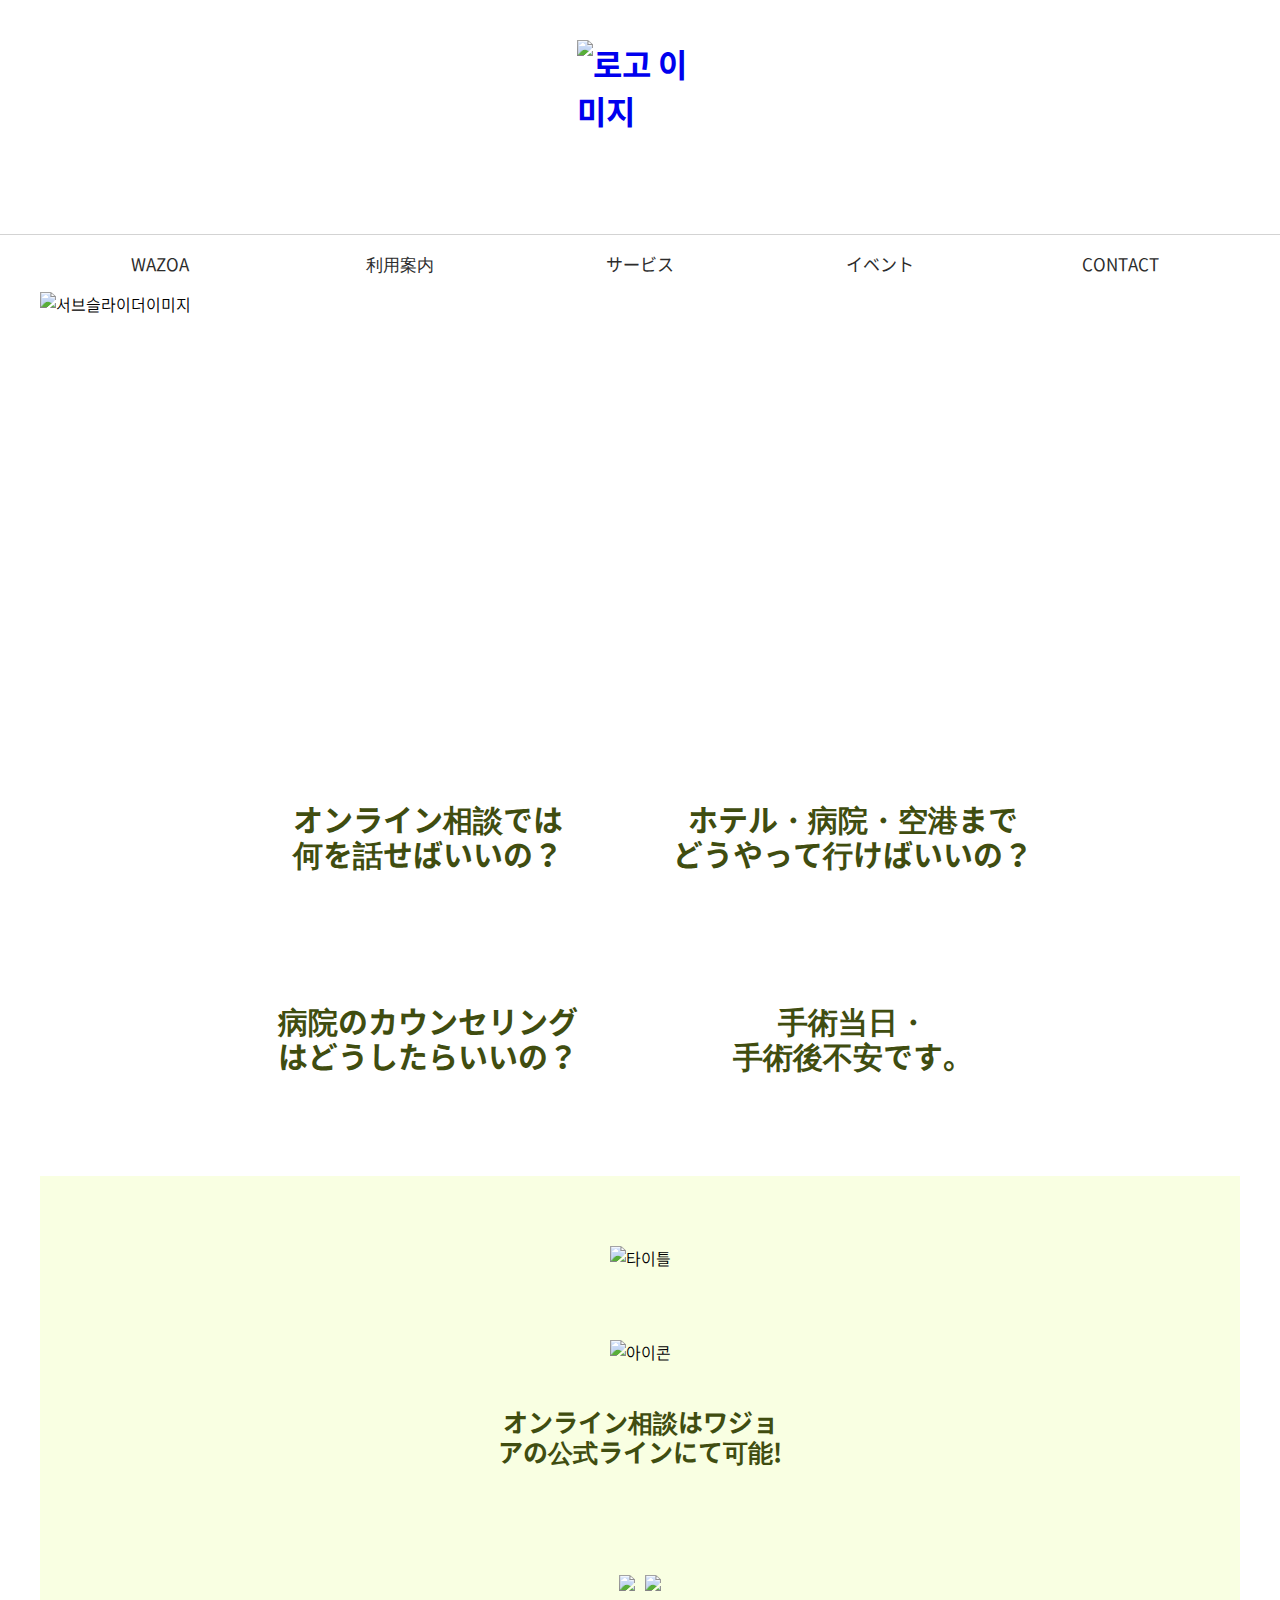
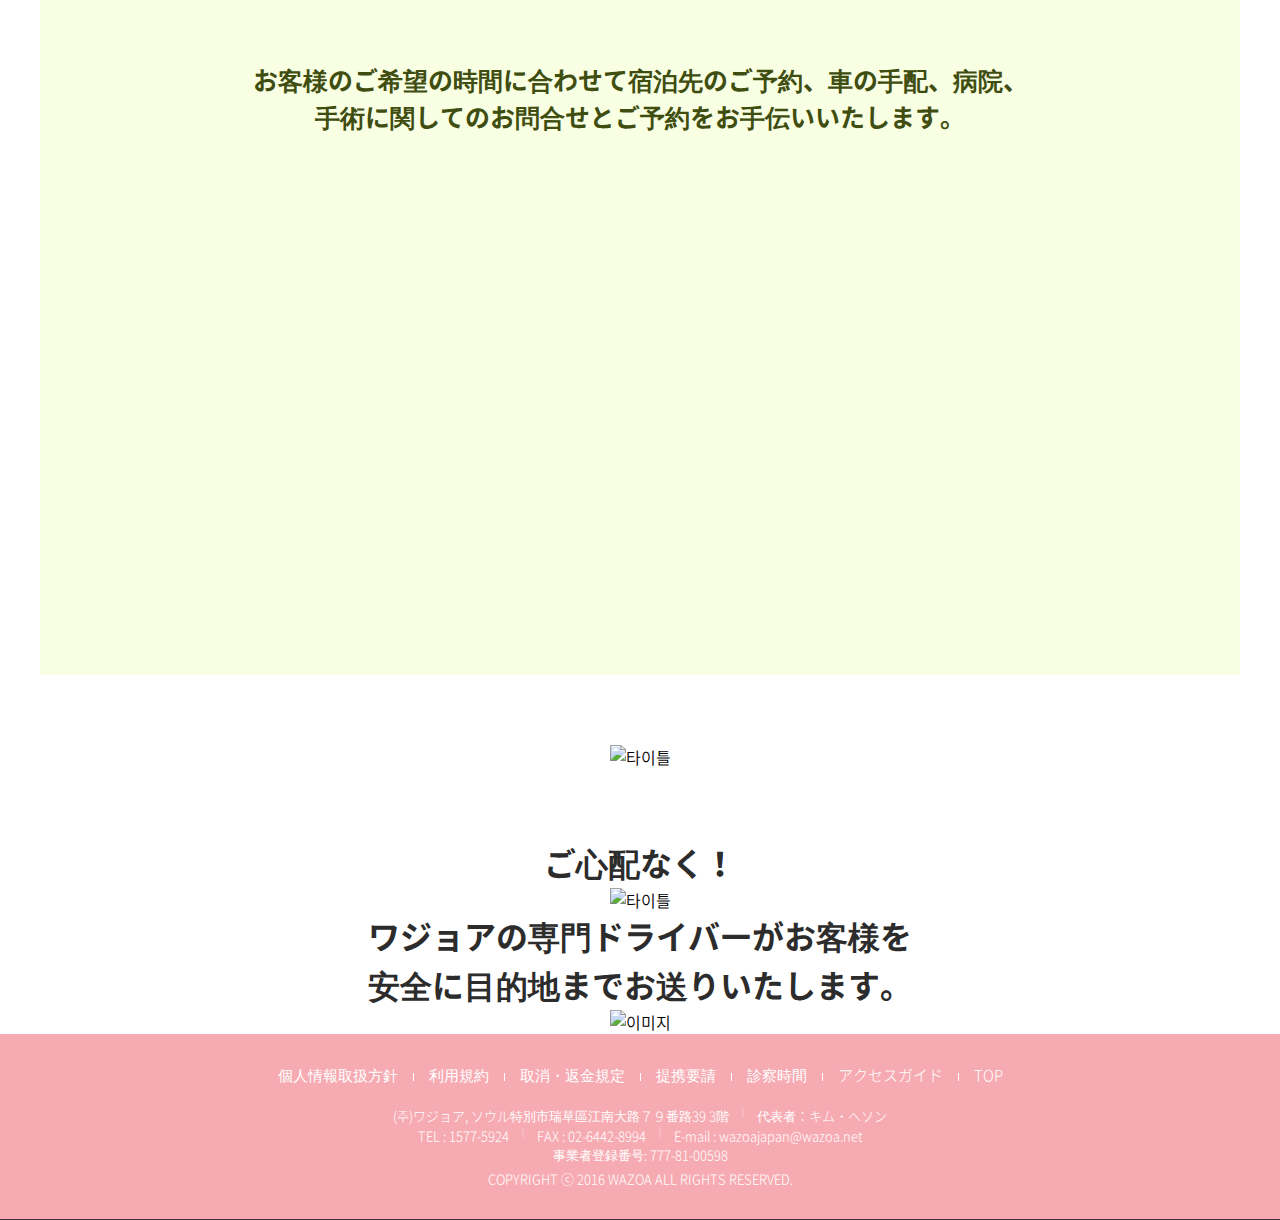
==== sub/operationGuide.html @ d3bbddf8 "Add files via upload" ====
<!DOCTYPE html>
<html lang="ko">
<head>
<meta charset="utf-8">
<title>WAZOA</title>
<link rel="stylesheet" type="text/css" href="../css/sub/operationGuide/default.css">
<link rel="stylesheet" type="text/css" href="../css/sub/operationGuide/include.css">
<link rel="stylesheet" type="text/css" href="../css/sub/operationGuide/sub.css">
<link rel="stylesheet" type="text/css" href="../css/sub/operationGuide/slick.css">
<link rel="stylesheet" type="text/css" href="../font/fonts.css">
<script src="js/jquery.min.js" type="text/javascript"></script>
<script src="js/slick.min.js" type="text/javascript"></script>
    <script type="text/javascript">
       $(document).ready(function(){
           $(".regular").slick({
            dots: true,
            infinite: true,
            slidesToShow: 1,
            slidesToScroll: 1,
            autoplay:true,
            autoplaySpeed:2000,
            arrows:false,
          });
           
       $('.variable-width').slick({
          dots: false,
          infinite: true,
          speed: 300,
          slidesToShow: 2,
          autoplay:false,
          autoplaySpeed:2000,
          centerMode: true,
          variableWidth: true,
          prevArrow: '<button class="slide-arrow prev-arrow"><img src="images/main/left_arrow.gif"></button>',
          nextArrow: '<button class="slide-arrow next-arrow"><img src="images/main/right_arrow.gif"></button>',
        });
       });
    </script>
    
</head>
    
<body>
<!--전체시작-->
<div id="wrap">
<!--헤더시작-->
<header id="header">
    <div class="inner">
        
        <!--로고시작-->
        <h1>
            <a href="../index.html">
                <img src="../images/common/logo.gif" alt="로고 이미지">
            </a>
        </h1>
        <!--로고끝-->
        
    </div>
    
    <!--gnb시작-->
        <div class="nav">
            <ul class="gnb cf">
                <li><a href="../sub/companyIntroduction.html">WAZOA</a></li>
                <li><a href="../sub/operationGuide.html">利用案内</a></li>
                <li><a href="#">サービス</a></li>
                <li><a href="#">イベント</a></li>
                <li><a href="#">CONTACT</a></li>
            </ul>
        </div>
    <!--gnb끝-->
    
</header>
<!--헤더끝-->
        
<!--컨테이너시작-->
<div id="container">
    
    <!--서브슬라이더시작-->
    <section class="regular slider">
        
        <div class="mainSlider">
            <div class="inner">

                <img src="../images/operationGuide/subSlider.png" alt="서브슬라이더이미지" class="subSliderImg">

            </div>
        </div>  
        
    </section>
    <!--서브슬라이더끝-->
    
    <!--mainRow1시작-->
    <div class="mainRow1">
        <div class="inner">
            
            <div class="row1Box1">
                <div class="row1Box1_1">
                    <a href="#">
                        <h2>
                            オンライン相談では<br/>
                            何を話せばいいの？
                        </h2>
                    </a>
                </div>

                <div class="row1Box1_1 margin">
                    <a href="#">
                        <h2>
                            ホテル・病院・空港まで<br/>
                            どうやって行けばいいの？
                        </h2>
                    </a>
                </div>
            </div>

            <div class="row1Box2">
                <div class="row1Box1_2">
                    <a href="#">
                        <h2>
                            病院のカウンセリング<br/>
                            はどうしたらいいの？
                        </h2>
                    </a>
                </div>

            <div class="row1Box1_2 margin">
                <a href="#">
                    <h2>
                        手術当日・<br/>
                        手術後不安です。
                    </h2>
                </a>
            </div>
        </div>
            
        </div>
    </div>
    <!--mainRow1끝-->

    <!--mainRow2시작-->
    <div class="mainRow2">
        <div class="inner">
            
            <ul class="row2Box1">
                <li class="row2Title"><img src="../images/operationGuide/mainRow2_title.png" alt="타이틀"></li>
                <li class="row2Icon"><img src="../images/operationGuide/mainRow2_icon.png" alt="아이콘"></li>
                <li class="row2Text1">オンライン相談はワジョ<br/>アの公式ラインにて可能!</li>
            </ul>
            
            <ul class="row2Box2">
                <li><img src="../images/operationGuide/mainRow2_img1.png" alt="사진1"></li>
                <li class="row2Box2Margin"><img src="../images/operationGuide/mainRow2_img2.png" alt="사진2"></li>
            </ul>
            
            <p>
                お客様のご希望の時間に合わせて宿泊先のご予約、車の手配、病院、<br/>
                手術に関してのお問合せとご予約をお手伝いいたします。
            </p>
            
        </div>
    </div>
    <!--mainRow2끝-->
    
        
    <!--mainRow3시작-->
    <div class="mainRow3">
        <div class="inner">
        
            <ul class="row3Box1">
                <li class="row3Title"><img src="../images/operationGuide/mainRow3_title.png" alt="타이틀"></li>
                <li class="row3Text">ご心配なく！</li>
                <li class="row3Icon"><img src="../images/operationGuide/mainRow3_icon.png" alt="타이틀"></li>
                <li class="row3Text">
                    ワジョアの専門ドライバーがお客様を<br/>
                    安全に目的地までお送りいたします。
                </li>
                <li class="row3Img"><img src="../images/operationGuide/mainRow3_img.png" alt="이미지"></li>
            </ul>
            
        </div>
    </div>
    <!--mainRow3끝-->
    
    
    
    
</div>
<!--컨테이너끝-->
    
<!--푸터시작-->
<div id="footer">
    
    <!--푸터내용시작-->
    <div class="footerBg">
        
        <!--푸터탑시작-->
        <div class="footerTop">
            
            <ul class="footerTopText">
                <li><a href="#">個人情報取扱方針</a></li>
                <li><a href="#">利用規約</a></li>
                <li><a href="#">取消・返金規定</a></li>
                <li><a href="#">提携要請</a></li>
                <li><a href="#">診察時間</a></li> 
                <li><a href="#">アクセスガイド</a></li> 
                <li class="none"><a href="#">TOP</a></li>
            </ul>
            
            <p>(주)ワジョア, ソウル特別市瑞草區江南大路７９番路39 3階 <span>&#124;</span> 代表者：キム・へソン</p>
            <p>TEL : 1577-5924 <span>&#124;</span> FAX : 02-6442-8994 <span>&#124;</span> E-mail : wazoajapan@wazoa.net</p>
            <p>事業者登録番号: 777-81-00598 </p>
            
            <span>COPYRIGHT ⓒ 2016 WAZOA ALL RIGHTS RESERVED.</span>
            
        </div>
        <!--푸터탑끝-->
        
    </div>
    <!--푸터내용끝-->
    
</div>
<!--푸터끝-->
    
</div>
<!--전체끝-->
</body>
</html>
---- css/sub/operationGuide/default.css ----
@charset "utf-8";
body,h1,h2,h3,h4,h5,h6,p{
    margin:0;
}
body{
    font-family:'NotoSans',sans-serif;
    font-weight:300;
}
ul,dl,dt,dd{
    margin:0;
    padding:0;
    list-style:none;
}
a{
    text-decoration:none;
}
.cf:after{
    content:"";
    display:block;
    clear:both;
}
.inner{
    width:1280px;
    margin:0 auto;
}

/*전체시작*/
#wrap{
    width:100%;
}
---- css/sub/operationGuide/include.css ----
@charset "utf-8";
body,h1,h2,h3,h4,h5,h6,p{
    margin:0;
}
body{
    font-family:'NotoSans',sans-serif;
    font-weight:300;
}
ul,dl,dt,dd{
    margin:0;
    padding:0;
    list-style:none;
}
a{
    text-decoration:none;
}
.cf:after{
    content:"";
    display:block;
    clear:both;
}
.inner{
    width:1200px;
    margin:0 auto;
}

/*헤더시작*/
#header{}
.inner{
    position:relative;
}

/*로고시작*/
#header h1{
    width:126px;
    height:154px;
    margin:0 auto;
    padding:40px 0;
}
#header h1 a{}
#header h1 a img{
    width:100%;
    display:block;
}

/*gnb시작*/
.nav{
    border-top:1px solid #d3d3d3 ;
}
.gnb{
    width:1200px;
    margin:0 auto;
}
.gnb li{
    float:left;
    width:240px;
    height:57px;
    line-height:57px;
    text-align:center;
    font-size:17px;
}
.gnb li a{
    color:#2c2c2c;
    font-weight:400;
}
.gnb li a:hover{
    color:#f6abb3;
}

/*푸터시작*/
#footer{
    text-align:center;
}

/*푸터내용시작*/
.footerBg{
    background:#f6abb3;
}

/*푸터TOP시작*/
.footerTop{
    border-bottom:1px solid #363636;
    padding:30px 0;
    color:#fff;
}
.footerTopText{
    font-size:0;
    margin-bottom:20px;
}
.footerTopText li{
    display:inline-block;
    font-weight:200;
}
.footerTopText li:after{
    content:"";
    display:inline-block;
    width:1px;
    height:8px;
    background:#fff;
    margin:0 15px;
}
.footerTopText li.none:after{
    display:none;
}
.footerTopText li a{
    font-size:15px;
    color:#fff;
}
.footerTop p{
    font-size:13px;
    font-weight:200;
}
.footerTop p span{
    font-size:8px;
    font-weight:100;
    vertical-align:top;
    margin:0 10px;
}
.footerTop span{
    font-size:13px;
    font-weight:200;
}
---- css/sub/operationGuide/sub.css ----
@charset "utf-8";

/*컨테이너시작*/
#container{
    width:100%;
}

/*메인슬라이더시작*/
.mainSlider{
    height:400px;
}
.mainSlider .inner{
    position:relative;
}
.mainSlider img{
    width:100%;
    position:absolute;
    left:50%;
    margin-left:-600px;
}

/*mainRow1시작*/
.mainRow1{
    padding:50px 0;
}

/*1*/
.row1Box1{
    width:830px;
    height:182px;
    margin:0 auto;
    margin-bottom:20px;
}
.row1Box1_1{
    width:405px;
    height:182px;
    float:left;
    margin-right:20px;
    text-align:center;
    background:url(../../../images/operationGuide/mainRow1_2.png) no-repeat;
}
.row1Box1_1.margin{
    margin-right:0;
    background:url(../../../images/operationGuide/mainRow1_2.png) no-repeat;
}
.row1Box1_1 a{
    height:100%;
    display:block;
}
.row1Box1_1 a img{
    width:100%;
    display:block;
}
.row1Box1_1 a h2{
    font-size:30px;
    font-weight:700;
    line-height:35px;
    color:#404d10;
    padding-top:59px;
}

/*2*/
.row1Box2{
    width:830px;
    height:182px;
    margin:0 auto;
}
.row1Box1_2{
    width:405px;
    height:182px;
    float:left;
    margin-right:20px;
    text-align:center;
    background:url(../../../images/operationGuide/mainRow1_2.png) no-repeat;
}
.row1Box1_2.margin{
    margin-right:0;
    background:url(../../../images/operationGuide/mainRow1_2.png) no-repeat;
}
.row1Box1_2 a{
    height:100%;
    display:block;
}
.row1Box1_2 a img{
    width:100%;
    display:block;
}
.row1Box1_2 a h2{
    font-size:30px;
    font-weight:700;
    line-height:35px;
    color:#404d10;
    padding-top:59px;
}

/*mainRow2시작*/
.mainRow2{
    text-align:center;
    width:1200px;
    height:1099px;
    background:#f9ffe2;
    margin:0 auto;
}

/*row2Box1시작*/
.row2Box1{}
.row2Box1 li.row2Text1{
    font-size:25px;
    font-weight:700;
    color:#404d10;
    line-height:30px;
    margin-bottom:108px;
}
.row2Box1 li.row2Title{
    padding:70px 0;
}
.row2Box1 li.row2Icon{
    padding-bottom:43px;
}

/*row2Box2시작*/
.row2Box2{
    font-size:0;
}
.row2Box2 li{
    display:inline-block;
    margin-right:10px;
}
.row2Box2 li.row2Box2Margin{
    margin-right:0;
}
.row2Box2 li img{}

.mainRow2 p{
    margin-top:70px;
    font-size:25px;
    font-weight:700;
    color:#404d10;
}

/*mainRow3시작*/
.mainRow3{
    text-align:center;
}
.row3Box1{}

.row3Box1 li{}
.row3Box1 li.row3Title{
    padding:70px 0;
}
.row3Box1 li.row3Text{
    font-size:32px;
    font-weight:700;
    color:#2c2c2c;
}
.row3Box1 li.row3Icon{
    padding:
}
.row3Box1 li.row3Img{}

.row3Box1 li.row3{}
.row3Box1 li img{}
---- font/fonts.css ----
/*NotoSans KR*/
@font-face {
    font-family: 'NotoSans';
    font-style: normal;
    font-weight: 100;
    src: local('NotoSans'),
        url('NotoSans-Thin.woff2') format('woff2'), 
        url('NotoSans-Thin.woff') format('woff'),
        url('NotoSans-Thin.ttf') format('truetype'),
        url('NotoSans-Thin.otf') format('opentype'),
        url('NotoSans-Thin.eot') format('embedded-opentype');
}

@font-face {
    font-family: 'NotoSans';
    font-style: normal;
    font-weight: 200;
    src: local('NotoSans'),
        url('NotoSans-Light.woff2') format('woff2'), 
        url('NotoSans-Light.woff') format('woff'),
        url('NotoSans-Light.ttf') format('truetype'),
        url('NotoSans-Light.otf') format('opentype'),
        url('NotoSans-Light.eot') format('embedded-opentype');
}

@font-face {
    font-family: 'NotoSans';
    font-style: normal;
    font-weight: 300;
    src: local('NotoSans'),
        url('NotoSans-DemiLight.woff2') format('woff2'), 
        url('NotoSans-DemiLight.woff') format('woff'),
        url('NotoSans-DemiLight.ttf') format('truetype'),
        url('NotoSans-DemiLight.otf') format('opentype'),
        url('NotoSans-DemiLight.eot') format('embedded-opentype');
}


@font-face {
    font-family: 'NotoSans';
    font-style: normal;
    font-weight: 400;
    src: local('NotoSans'),
        url('NotoSans-Regular.woff2') format('woff2'), 
        url('NotoSans-Regular.woff') format('woff'),
        url('NotoSans-Regular.ttf') format('truetype'),
        url('NotoSans-Regular.otf') format('opentype'),
        url('NotoSans-Regular.eot') format('embedded-opentype');
}

@font-face {
    font-family: 'NotoSans';
    font-style: normal;
    font-weight: 500;
    src: local('NotoSans'),
        url('NotoSans-Medium.woff2') format('woff2'), 
        url('NotoSans-Medium.woff') format('woff'),
        url('NotoSans-Medium.ttf') format('truetype'),
        url('NotoSans-Medium.otf') format('opentype'),
        url('NotoSans-Medium.eot') format('embedded-opentype');
}

@font-face {
    font-family: 'NotoSans';
    font-style: normal;
    font-weight: 700;
    src: local('NotoSans'),
        url('NotoSans-Bold.woff2') format('woff2'), 
        url('NotoSans-Bold.woff') format('woff'),
        url('NotoSans-Bold.ttf') format('truetype'),
        url('NotoSans-Bold.otf') format('opentype'),
        url('NotoSans-Bold.eot') format('embedded-opentype');
}

@font-face {
    font-family: 'NotoSans';
    font-style: normal;
    font-weight: 900;
    src: local('NotoSans'),
        url('NotoSans-Black.woff2') format('woff2'), 
        url('NotoSans-Black.woff') format('woff'),
        url('NotoSans-Black.ttf') format('truetype'),
        url('NotoSans-Black.otf') format('opentype'),
        url('NotoSans-Black.eot') format('embedded-opentype');
}














/*noto-serif*/
@font-face {
    font-family: 'Noto Serif KR';
    font-style: normal;
    font-weight: 100;
    src: local('Noto seriff CJK KR'),
        url('NotoSerifCJKkr-ExtraLight-subset.otf') format('woff2'), 
        url('NotoSerifCJKkr-ExtraLight-subset.woff') format('woff'),
        url('NotoSerifCJKkr-ExtraLight-subset.woff2') format('truetype')
}
@font-face {
    font-family: 'Noto Serif KR';
    font-style: normal;
    font-weight: 300;
    src: local('Noto seriff CJK KR'),
        url('NotoSerifCJKkr-Regular-subset.otf') format('woff2'), 
        url('NotoSerifCJKkr-Regular-subset.ttf') format('woff'),
        url('NotoSerifCJKkr-Regular-subset.woff') format('truetype'),
        url('NotoSerifCJKkr-Regular-subset.woff2') format('truetype')
}
@font-face {
    font-family: 'Noto Serif KR';
    font-style: normal;
    font-weight: 600;
    src: local('Noto seriff CJK KR'),
        url('NotoSerifCJKkr-Bold-subset.otf') format('woff2'), 
        url('NotoSerifCJKkr-Bold-subset.woff') format('woff'),
        url('NotoSerifCJKkr-Bold-subset.woff2') format('truetype')
}
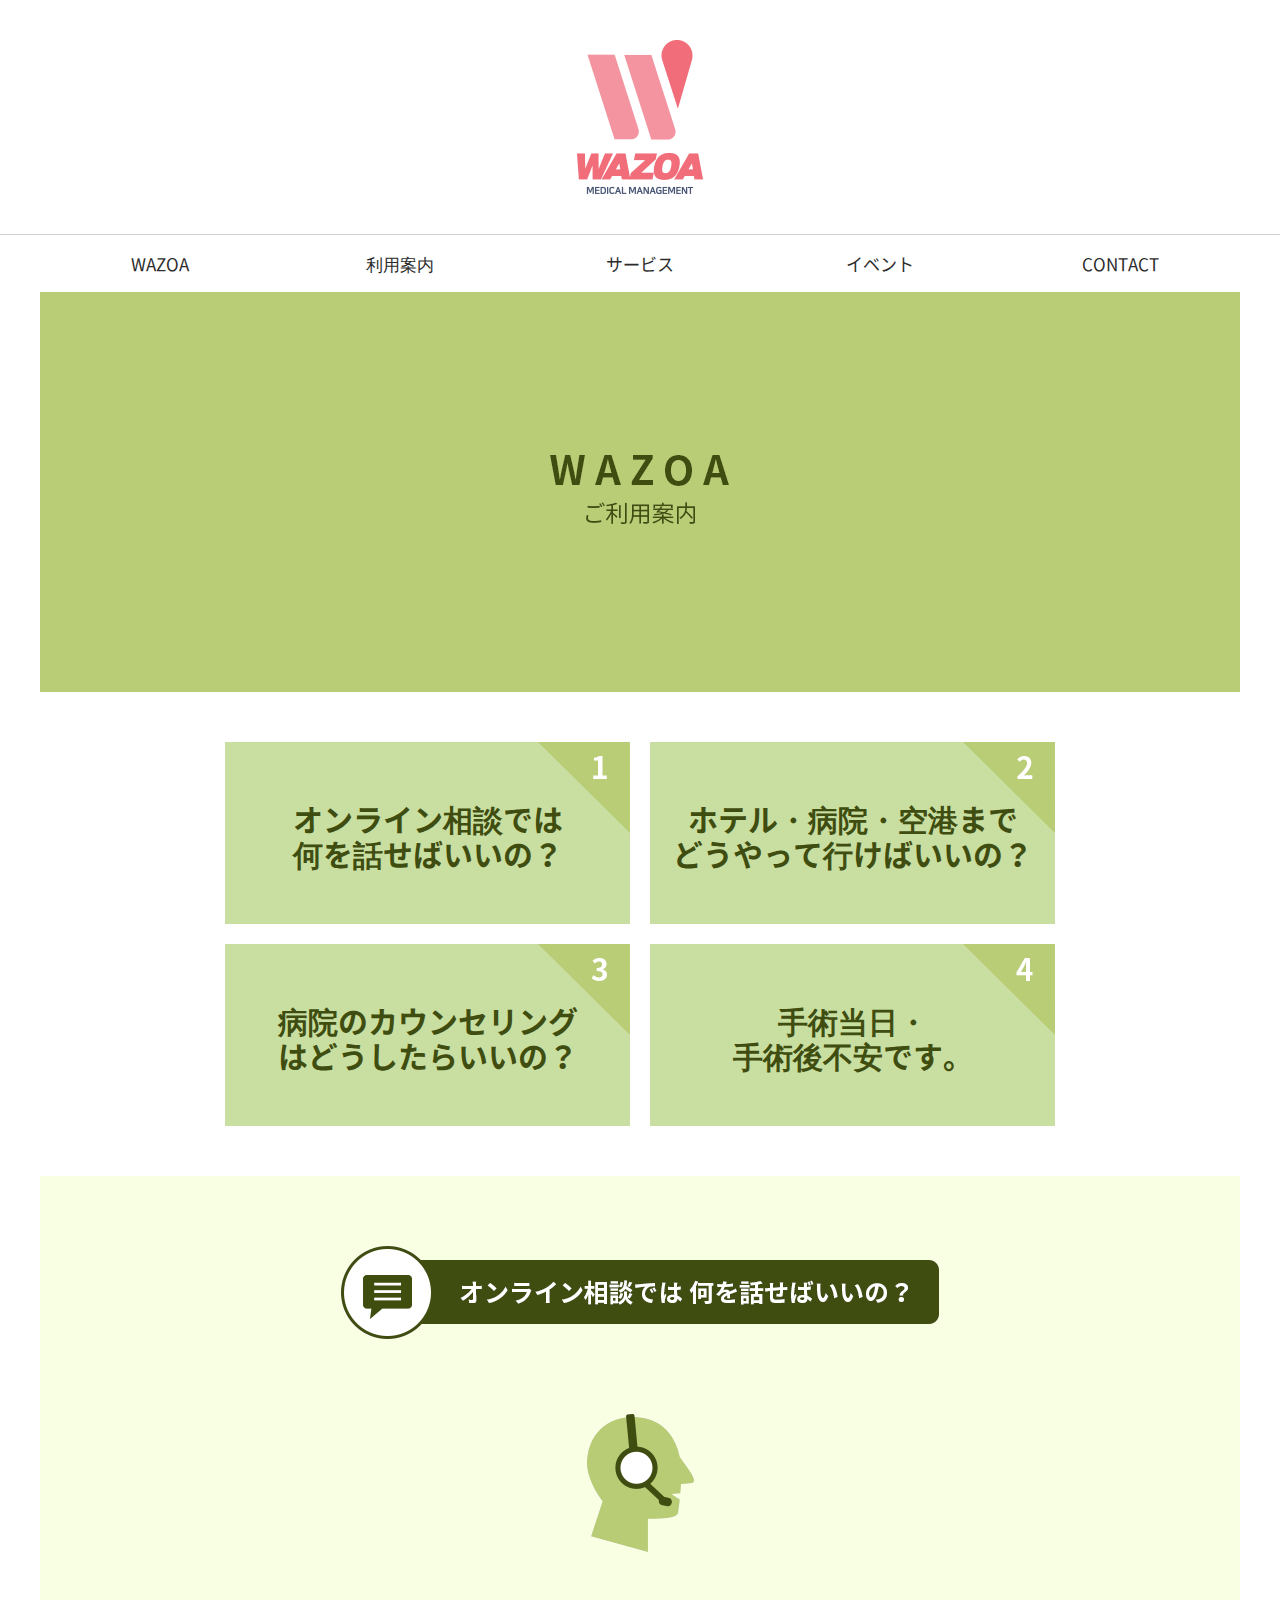
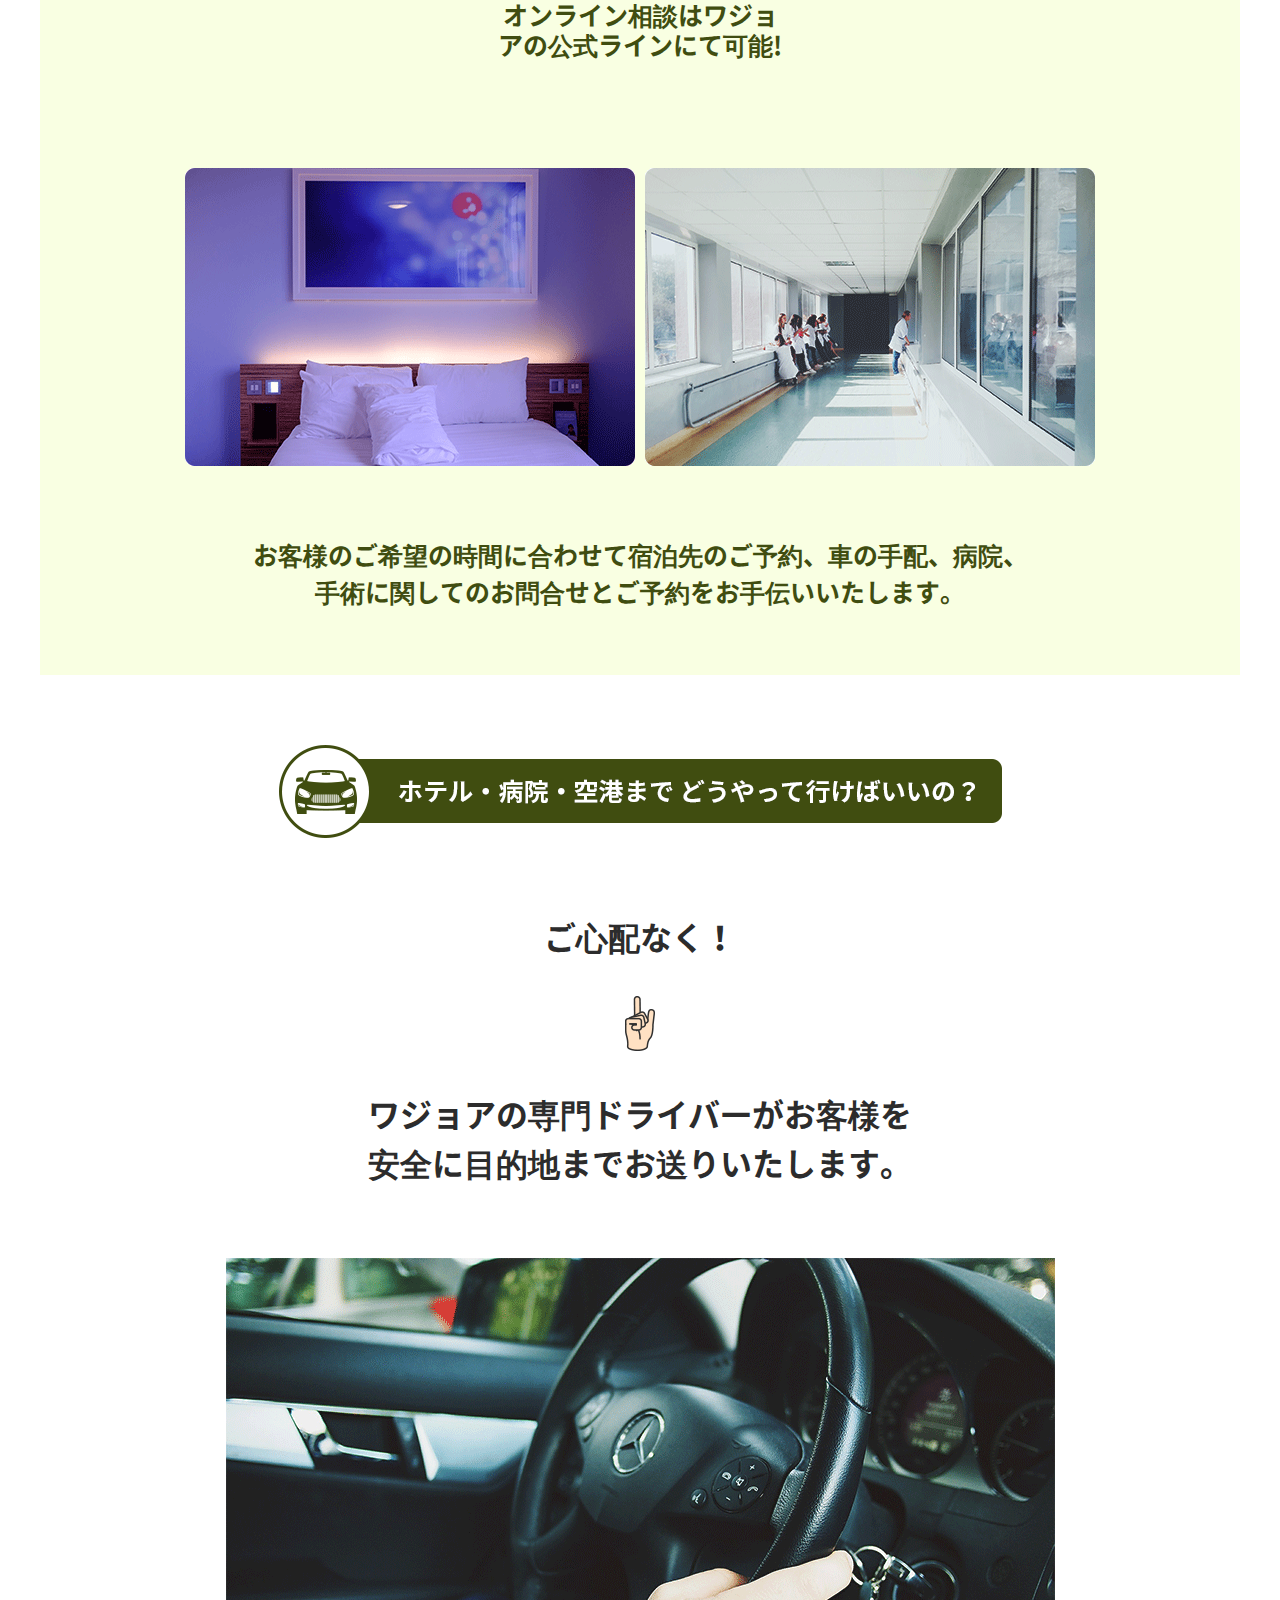
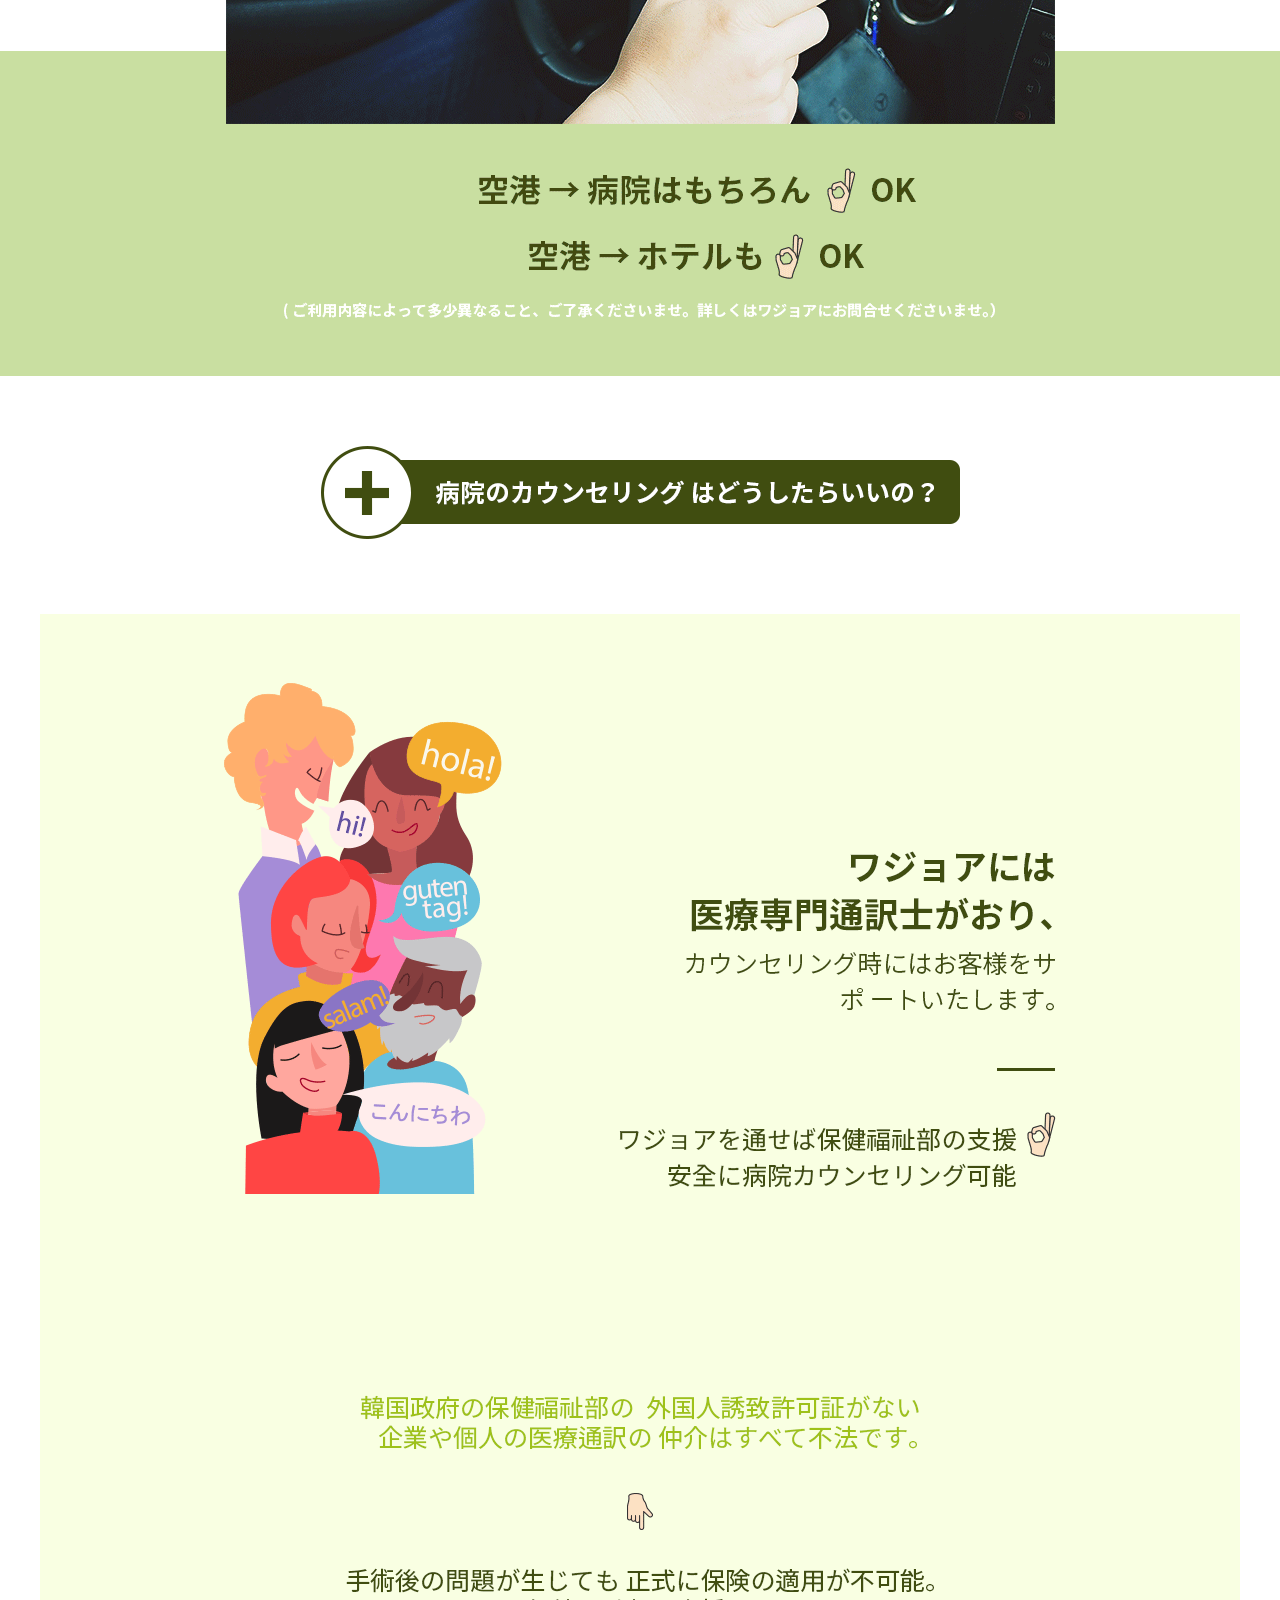
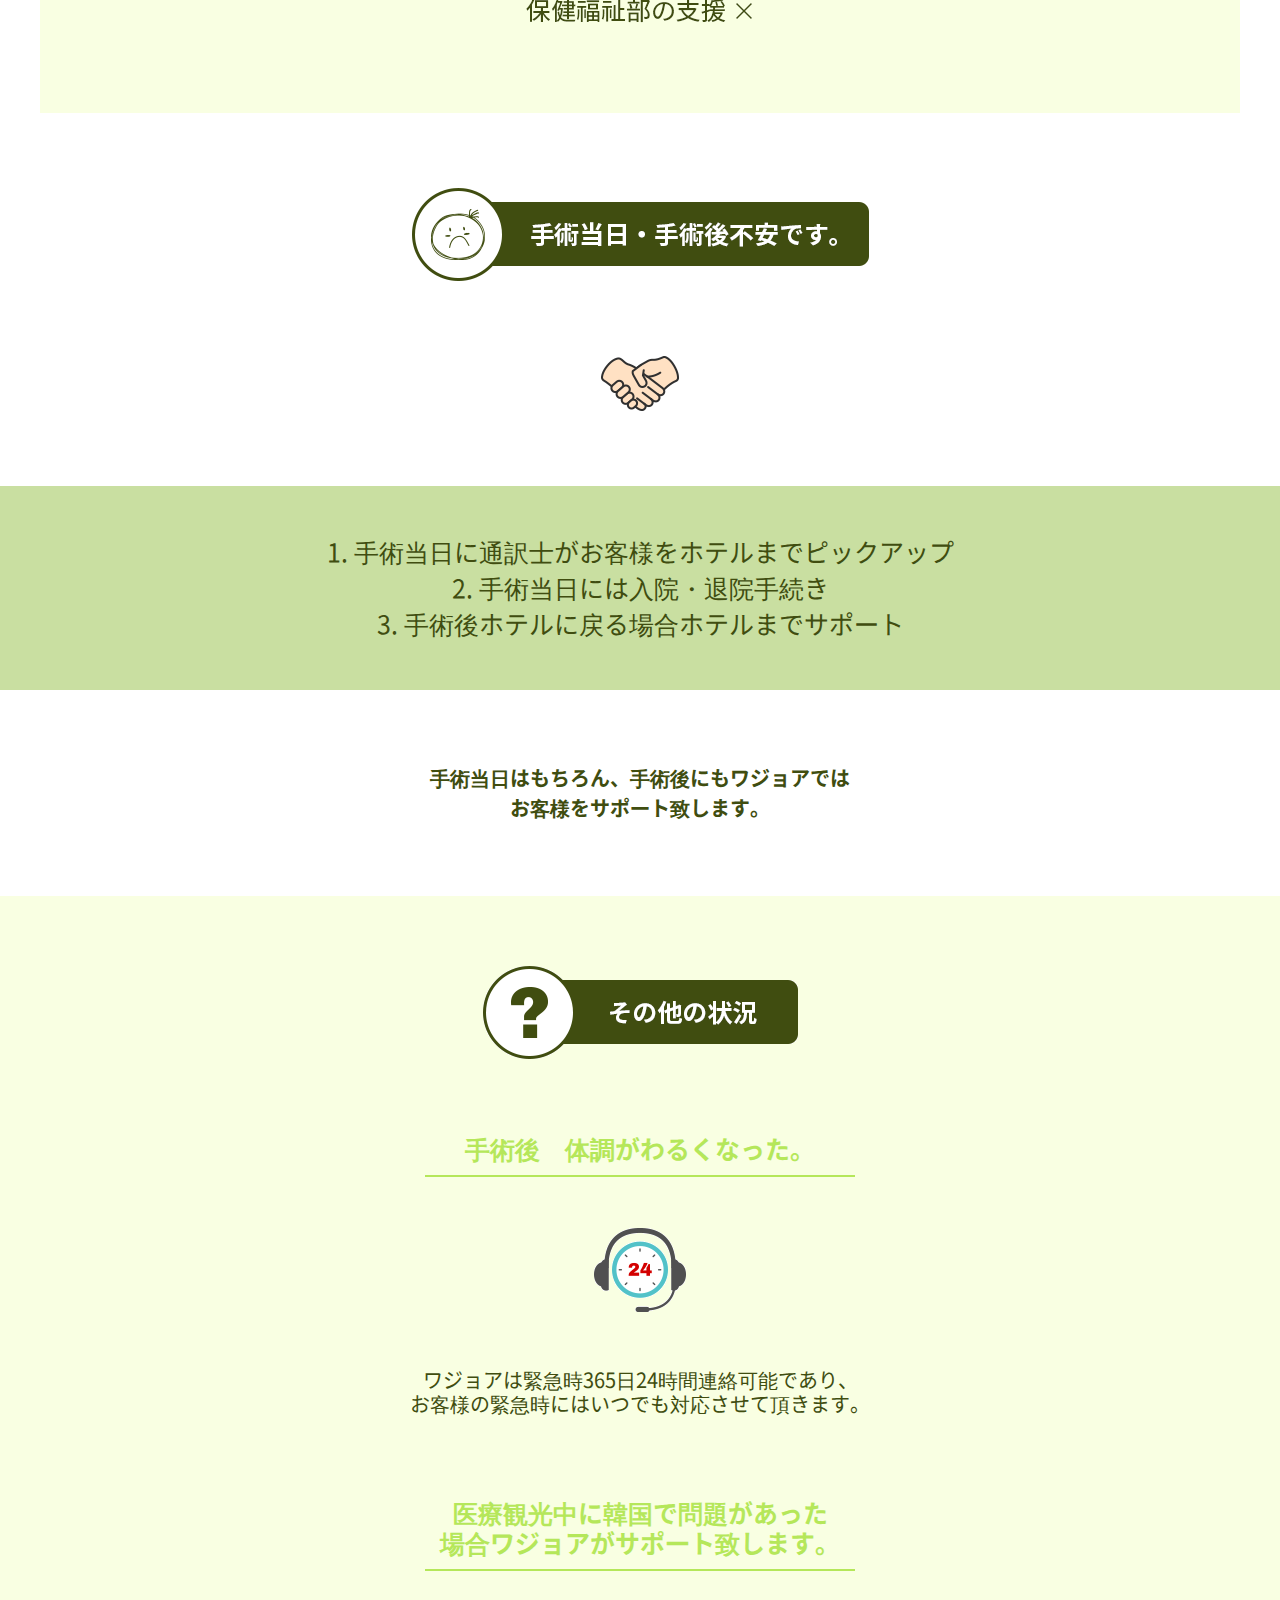
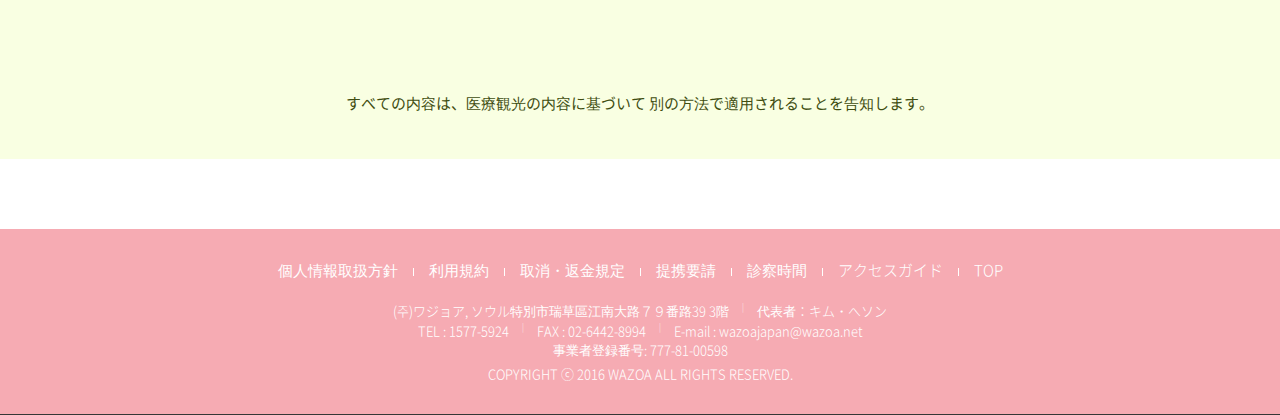
==== commit 23c1301e: "Add files via upload" ====
--- a/sub/operationGuide.html
+++ b/sub/operationGuide.html
@@ -163,7 +163,6 @@
         
     <!--mainRow3시작-->
     <div class="mainRow3">
-        <div class="inner">
         
             <ul class="row3Box1">
                 <li class="row3Title"><img src="../images/operationGuide/mainRow3_title.png" alt="타이틀"></li>
@@ -176,9 +175,63 @@
                 <li class="row3Img"><img src="../images/operationGuide/mainRow3_img.png" alt="이미지"></li>
             </ul>
             
-        </div>
     </div>
     <!--mainRow3끝-->
+    
+    <!--mainrow4시작-->
+    <div class="mainRow4">
+        <div class="inner">
+            
+            <ul class="row4Box1">
+                <li class="row4Title"><img src="../images/operationGuide/mainRow4_title.png" alt="타이틀"></li>
+                <li class="row4Img"><img src="../images/operationGuide/mainRow4_img.png" alt="내용"></li>
+            </ul>
+            
+        </div>
+    </div>
+    <!--mainrow4끝-->
+    
+    <!--mainRow5시작-->
+    <div class="mainRow5">
+            
+            <ul class="row5Box1">
+                <li class="row5Title"><img src="../images/operationGuide/mainRow5_title.png" alt="타이틀5"></li>
+                <li class="row5Icon"><img src="../images/operationGuide/mainRow5_icon.png" alt="악수아이콘"></li>
+                <li class="row5Text">
+                    1. 手術当日に通訳士がお客様をホテルまでピックアップ<br/>
+                    2. 手術当日には入院・退院手続き<br/>
+                    3. 手術後ホテルに戻る場合ホテルまでサポート
+                </li>
+                <li class="row5Text2">
+                    手術当日はもちろん、手術後にもワジョアでは<br/>
+                    お客様をサポート致します。
+                </li>
+            </ul>
+            
+    </div>
+    <!--mainRow5끝-->
+    
+    <!--mainRow6시작-->
+    <div class="mainRow6">
+        <div class="inner">
+            
+            <ul class="row6Box1">
+                <li class="row6Title"><img src="../images/operationGuide/mainRow6_title.png" alt="타이틀6"></li>
+                <li class="row6Text">手術後　体調がわるくなった。</li>
+                <li class="row6Icon"><img src="../images/operationGuide/mainRow6_icon.png" alt="아이콘6"></li>
+                <li class="row6Text2">ワジョアは緊急時365日24時間連絡可能であり、<br/>
+                    お客様の緊急時にはいつでも対応させて頂きます。
+                </li>
+                <li class="row6Text row6Text3">
+                    医療観光中に韓国で問題があった<br/>
+                    場合ワジョアがサポート致します。
+                </li>
+                <li class="row6Text4">すべての内容は、医療観光の内容に基づいて 別の方法で適用されることを告知します。</li>
+            </ul>
+            
+        </div>
+    </div>
+    <!--mainRow6끝-->
     
     
     
--- a/css/sub/operationGuide/sub.css
+++ b/css/sub/operationGuide/sub.css
@@ -37,7 +37,7 @@
     float:left;
     margin-right:20px;
     text-align:center;
-    background:url(../../../images/operationGuide/mainRow1_2.png) no-repeat;
+    background:url(../../../images/operationGuide/mainRow1_1.png) no-repeat;
 }
 .row1Box1_1.margin{
     margin-right:0;
@@ -71,11 +71,11 @@
     float:left;
     margin-right:20px;
     text-align:center;
-    background:url(../../../images/operationGuide/mainRow1_2.png) no-repeat;
+    background:url(../../../images/operationGuide/mainRow1_3.png) no-repeat;
 }
 .row1Box1_2.margin{
     margin-right:0;
-    background:url(../../../images/operationGuide/mainRow1_2.png) no-repeat;
+    background:url(../../../images/operationGuide/mainRow1_4.png) no-repeat;
 }
 .row1Box1_2 a{
     height:100%;
@@ -154,58 +154,143 @@
     color:#2c2c2c;
 }
 .row3Box1 li.row3Icon{
-    padding:
-}
-.row3Box1 li.row3Img{}
-
-.row3Box1 li.row3{}
-.row3Box1 li img{}
-
-
-
-
-
-
-
-
-
-
-
-
-
-
-
-
-
-
-
-
-
-
-
-
-
-
-
-
-
-
-
-
-
-
-
-
-
-
-
-
-
-
-
-
-
-
-
-
-
+    padding:34px 0;
+}
+.row3Box1 li.row3Img{
+    width:100%;
+    height:718px;
+    position:relative;
+    overflow:hidden;
+    margin:70px 0;
+}
+.row3Box1 li.row3Img img{
+    position:absolute;
+    right:50%;
+    margin-right:-960px;
+}
+
+/*mainrow4시작*/
+.mainRow4{
+    text-align:center;
+}
+.row4Box1 li.row4Title{
+    padding-bottom:70px;
+}
+
+/*mainrow5시작*/
+.mainRow5{
+    text-align:center;
+}
+
+.row5Box1{}
+.row5Box1 li{}
+.row5Box1 li.row5Title{
+    padding:70px 0;
+}
+.row5Box1 li.row5Icon{
+    padding-bottom:70px;
+}
+.row5Box1 li.row5Text{
+    background:#c9dfa1;
+    font-size:25px;
+    font-weight:400;
+    line-height:36px;
+    color:#404d10;
+    padding:48px;
+}
+.row5Box1 li.row5Text2{
+    font-size:20px;
+    font-weight:700;
+    color:#404d10;
+    line-height:30px;
+    padding:73px 0;
+}
+
+/*mainRow6시작*/
+.mainRow6{
+    text-align:center;
+    width:100%;
+    height:863px;
+    background:#f9ffe2;
+    margin-bottom:70px;
+}
+
+.row6Box1{}
+.row6Box1 li{}
+.row6Box1 li.row6Title{
+    padding:70px 0;
+}
+.row6Box1 li.row6Text{
+    font-size:25px;
+    font-weight:700;
+    line-height:30px;
+    color:#b5e75a;
+}
+.row6Box1 li.row6Text:after{
+    content:"";
+    display:block;
+    width:430px;
+    height:2px;
+    background:#b5e75a;
+    margin:0 auto;
+    margin-top:11px;
+}
+.row6Box1 li.row6Icon{
+    padding:51px 0;
+}
+.row6Box1 li.row6Text2{
+    font-size:20px;
+    font-weight:400;
+    line-height:24px;
+    color:#404d10;
+    margin-bottom:82px;
+}
+.row6Box1 li.row6Text3{
+    margin-bottom:120px;
+}
+.row6Box1 li.row6Text4{
+    font-size:15px;
+    font-weight:400;
+    line-height:24px;
+    color:#404d10;
+}
+
+
+
+
+
+
+
+
+
+
+
+
+
+
+
+
+
+
+
+
+
+
+
+
+
+
+
+
+
+
+
+
+
+
+
+
+
+
+
+
